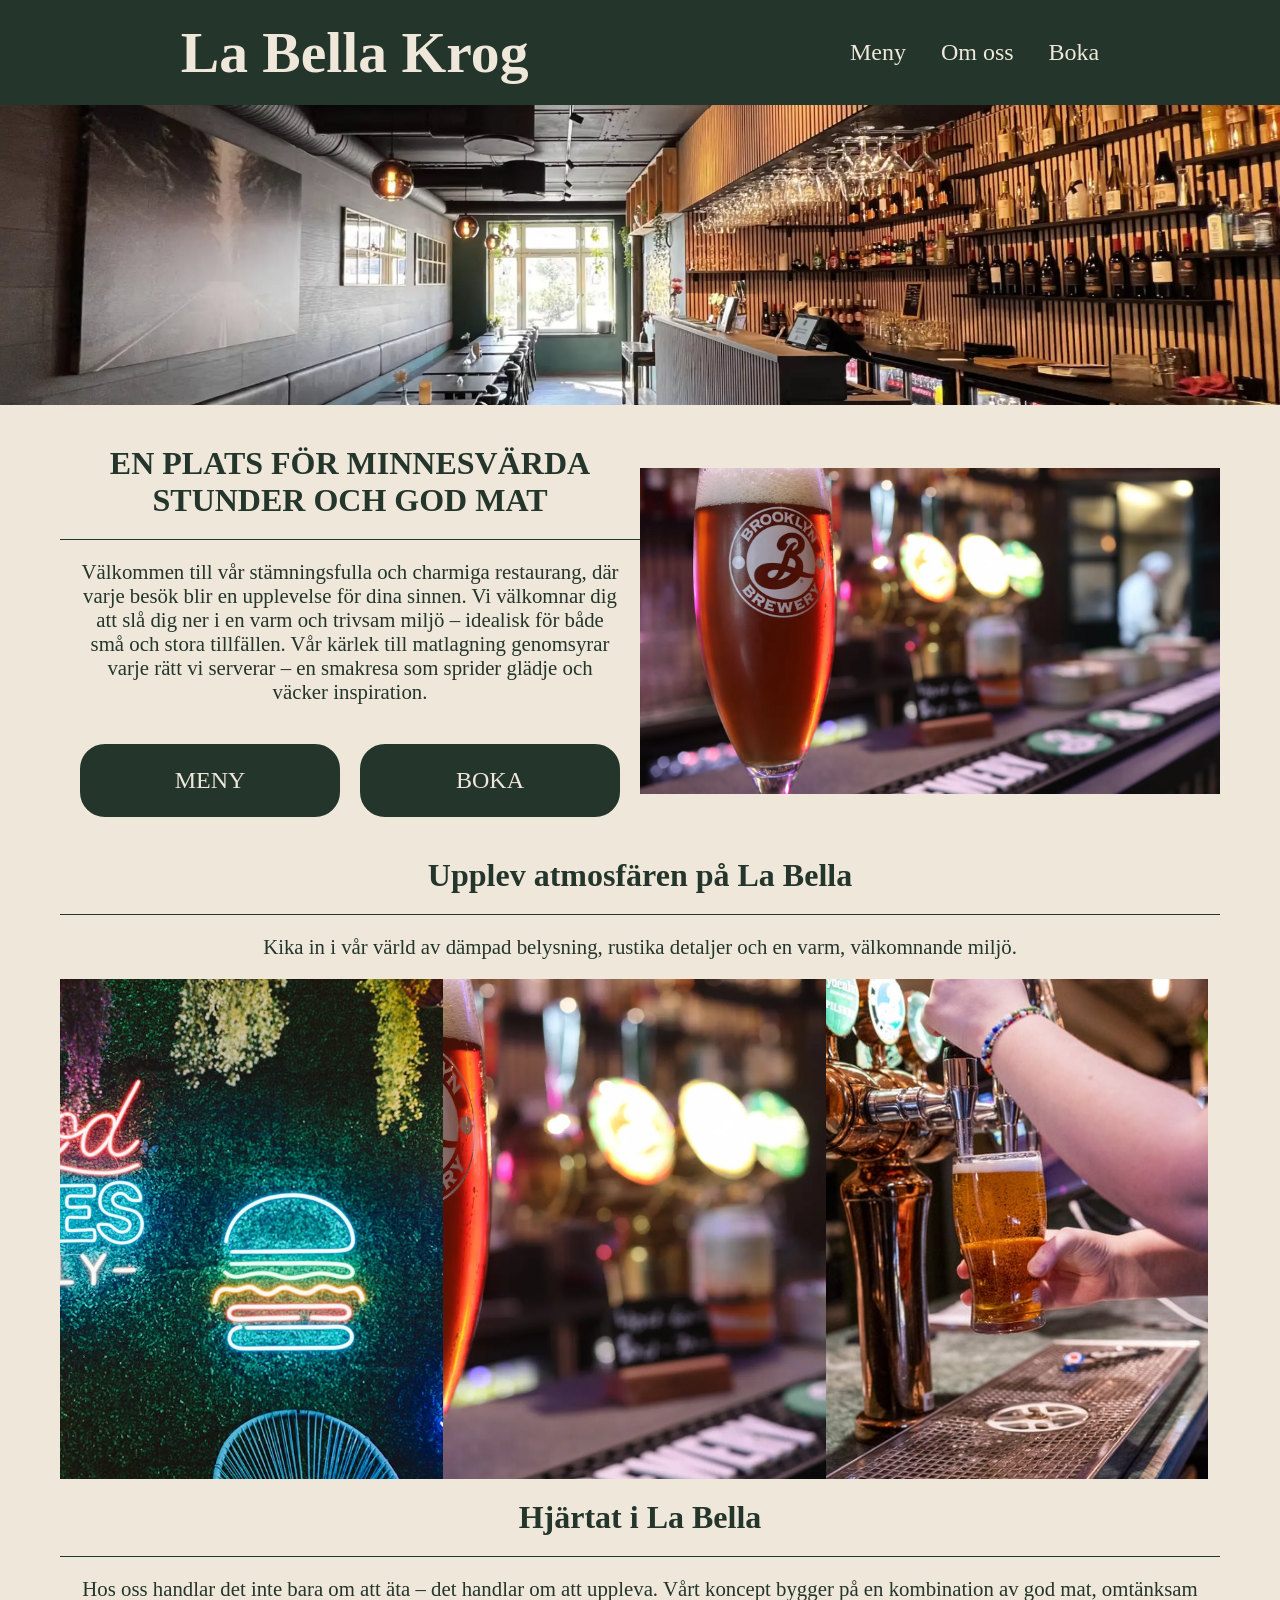
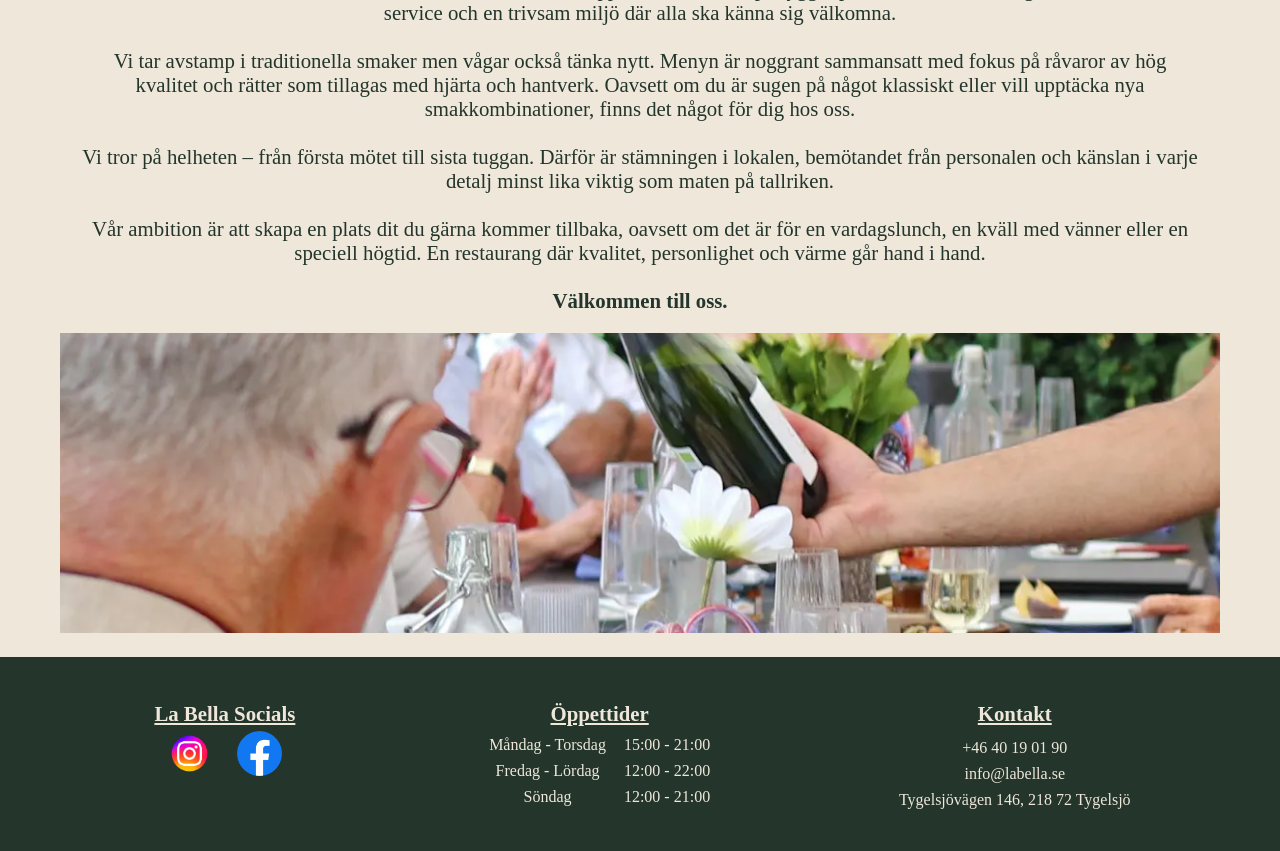
==== docs/index.html @ 7057d251 "Lokal Restaurang" ====
<!doctype html>
<html lang="sv">
  <head>
    <meta charset="UTF-8" />
    <meta name="viewport" content="width=device-width, initial-scale=1.0" />

    <!-- Ord som beskriver sidan för sökmotorer, läste dock att det inte används -->
    <meta
      name="keywords"
      content="restaurang, krog, pub, plankstek, fotboll, Tygelsjö, mat, Vellinge, La Bella, öl, burgare, hamburgare"
    />
    <link rel="icon" href="images/logo.png" />
    <link rel="stylesheet" href="style/style.css" />

    <title>La Bella Krog</title>
  </head>

  <body>
    <header>
      <a href="index.html">
        <h1>La Bella Krog</h1>
      </a>

      <nav>
        <input type="checkbox" id="menu-toggle" />
        <label for="menu-toggle" class="menu-icon">&#9776;</label>
        <ul>
          <!-- Länk till meny -->
          <li><a href="meny.html">Meny</a></li>

          <!-- #omoss hoppar till elementet som har id="omoss" -->
          <li><a href="#omoss">Om oss</a></li>

          <!-- Länk till bokningssida -->
          <li><a href="boka.html">Boka</a></li>
        </ul>
      </nav>
    </header>

    <main>
      <!-- Stor bild som täcker hela bredden på startsidan -->
      <img class="hero-bild" src="images/lokal.webp" alt="Öl på La Bella Krog" />

      <!-- Container för att hålla ihop innehållet så jag enkelt kan använda CSS -->
      <div class="container">
        <section class="hem">
          <div class="hemtext">
            <h2>EN PLATS FÖR MINNESVÄRDA STUNDER OCH GOD MAT</h2>

            <p>
              Välkommen till vår stämningsfulla och charmiga restaurang, där
              varje besök blir en upplevelse för dina sinnen. Vi välkomnar dig
              att slå dig ner i en varm och trivsam miljö – idealisk för både
              små och stora tillfällen. Vår kärlek till matlagning genomsyrar
              varje rätt vi serverar – en smakresa som sprider glädje och väcker
              inspiration.
            </p>

            <!-- Div för att kunna styla knapparna tillsammans i CSS -->
            <div class="knappar">
              <a href="meny.html">MENY</a>
              <a href="boka.html">BOKA</a>
            </div>
          </div>
          <img src="images/öl.webp" alt="bild på en öl" />
        </section>

        <section class="atmosfär">
          <h2>Upplev atmosfären på La Bella</h2>
          <p>
            Kika in i vår värld av dämpad belysning, rustika detaljer och en
            varm, välkomnande miljö.
          </p>

          <div class="slider-container">
            <!-- Slider till bilder-->
            <div class="slider">
              <img
                src="images/neonlampor.jpeg"
                alt="Neonlampor i restaurangen"
              />
              <img src="images/öl.webp" alt="Öl på La Bella" />
              <img src="images/öl på tapp.jpeg" alt="Öl på tapp" />
            </div>
            <!-- Visar att bilderna går att dra åt sidan -->
            <p class="slider-pilar">Swipa Bilderna</p>
          </div>
        </section>

        <!-- id="omoss" är hit länken #omoss i nav går -->
        <section class="omoss" id="omoss">
          <div class="info">
            <h2>Hjärtat i La Bella</h2>

            <p>
              Hos oss handlar det inte bara om att äta – det handlar om att
              uppleva. Vårt koncept bygger på en kombination av god mat,
              omtänksam service och en trivsam miljö där alla ska känna sig
              välkomna.
              <br /><br />

              Vi tar avstamp i traditionella smaker men vågar också tänka nytt.
              Menyn är noggrant sammansatt med fokus på råvaror av hög kvalitet
              och rätter som tillagas med hjärta och hantverk. Oavsett om du är
              sugen på något klassiskt eller vill upptäcka nya
              smakkombinationer, finns det något för dig hos oss.
              <br /><br />

              Vi tror på helheten – från första mötet till sista tuggan. Därför
              är stämningen i lokalen, bemötandet från personalen och känslan i
              varje detalj minst lika viktig som maten på tallriken.
              <br /><br />

              Vår ambition är att skapa en plats dit du gärna kommer tillbaka,
              oavsett om det är för en vardagslunch, en kväll med vänner eller
              en speciell högtid. En restaurang där kvalitet, personlighet och
              värme går hand i hand.
              <br /><br />

              <strong>Välkommen till oss.</strong>
            </p>
            <img src="images/omOss.webp" alt="Bild från La Bella Krog" />
          </div>
        </section>
      </div>
    </main>

    <footer>
      <!-- Samma container klass som i main -->
      <div class="container">
        <div class="socials">
          <h3>La Bella Socials</h3>
          <div class="socialknappar">
            <!-- target="_blank" gör att länken öppnas i en ny flik -->
            <a href="https://www.instagram.com/labellakrog/" target="_blank"
              ><img src="images/instagram-logo.png.webp" alt="Instagram"
            /></a>

            <a
              href="https://www.facebook.com/p/La-Bella-Krog-61571403852555/"
              target="_blank"
              ><img src="images/Facebook_Logo.png" alt="Facebook"
            /></a>
          </div>
        </div>

        <div class="öppettider">
          <h3>Öppettider</h3>
          <table>
            <tr>
              <td>Måndag - Torsdag</td>
              <td>15:00 - 21:00</td>
            </tr>

            <tr>
              <td>Fredag - Lördag</td>
              <td>12:00 - 22:00</td>
            </tr>

            <tr>
              <td>Söndag</td>
              <td>12:00 - 21:00</td>
            </tr>
          </table>
        </div>

        <div class="kontakt">
          <h3>Kontakt</h3>

          <!-- tel: gör att telefon öppnar när man trycker -->
          <a href="tel:+4640190190">+46 40 19 01 90</a>

          <!-- mailto: gör att mail öppnar när man trycker -->
          <a href="mailto:info@labella.se">info@labella.se</a>

          <!-- Länk till adressen på Google Maps -->
          <a
            href="https://www.google.com/maps/dir/?api=1&destination=55.51725159999999,12.9978014"
            target="_blank"
          >
            Tygelsjövägen 146, 218 72 Tygelsjö
          </a>
        </div>
      </div>
    </footer>
  </body>
</html>
---- docs/style/style.css ----
* {
  padding: 0;
  margin: 0;
}

:root {
  --mörkgron: rgb(36, 53, 43);
  --röd: rgb(143, 47, 47);
  --beige: rgb(238, 231, 218);
  --ljus: rgb(250, 248, 243);

  --padding: 20px;
}

/* Stor bild på startsidan som täcker hela bredden */
.hero-bild {
  width: 100%;
  height: 300px;
  object-fit: cover;
  display: block;
}

/* Stilen som gäller hela sidan */
body {
  background-color: var(--beige);
  color: var(--mörkgron);
  font-family: "Times New Roman", Times, serif;
}

/* Containern jag har gjort håller mitt innehåll samlat */
.container {
  width: 100%;
  padding: var(--padding);
  box-sizing: border-box; /* gör så padding räknas in i bredden */
}

header {
  display: flex;
  align-items: center; /* centrerar innehållet i höjdled medans flex är row/standard. Annars vågrätt*/
  justify-content: space-around; /* lägger mellanrum runt innehållet */
  background-color: var(--mörkgron);
  color: var(--beige);
  padding: var(--padding);
}

header a {
  text-decoration: none;
  color: var(--beige);
  transition: 1s;
}

header a:hover {
  color: var(--röd);
}

nav ul {
  display: flex;
  list-style: none;
  gap: 15px;
}

/* Gör nav till positionen som mobilmenyn utgår ifrån */
nav {
  position: relative;
}

/* Gömmer checkboxen eftersom jag bara använder den för att öppna och stänga mobilmenyn */
#menu-toggle {
  display: none;
}

/* Stylar hamburgarikonen som användaren trycker på */
.menu-icon {
  font-size: 35px;
  background-color: var(--mörkgron);
  color: var(--beige);
  cursor: pointer;
}

/* Gömmer länkarna i min nav tills jag trycker på hamburgarikonen */
nav ul {
  display: none;
}

/* När checkboxen är ikryssad visas länkarna */
#menu-toggle:checked ~ ul {
  display: flex;
  flex-direction: column;
  gap: 15px;
  position: absolute;
  right: 20px;
  background-color: var(--mörkgron);
  padding: var(--padding);
  border-radius: 25px;
}

nav a {
  font-size: 1.5rem;
  text-decoration: none;
  color: var(--beige);
}

.hem {
  display: flex;
  flex-direction: column; /* pga mobile först så vill jag ha innehållet under varandra */
}

h2 {
  text-align: center;
  padding: var(--padding);
  font-size: 1.5rem;
  border-bottom: 1px solid var(--mörkgron);
}

.hem p {
  text-align: center;
  padding: var(--padding);
  font-size: 1.2rem;
  line-height: 1.5rem;
}

/* Gör bilden mindre än hela skärmen och centrerar den */
.hem img {
  width: 80%;
  margin: auto;
}

.hem .knappar {
  display: flex;
  justify-content: space-around;
  padding: var(--padding);
}

.knappar a {
  text-align: center;
  border: solid var(--mörkgron);
  padding: var(--padding);
  border-radius: 25px;
  background-color: var(--mörkgron);
  text-decoration: none;
  color: var(--beige);
  /* Gör så min hover sker mjukt under den tid jag väljer */
  transition: 1.5s;
}

/* :hover händer när jag håller musen över knappen */
.knappar a:hover {
  /* Ett negativt värde på Y flyttar knappen uppåt */
  transform: translateY(-10px);
  /* Byter samtidigt färg på knappen */
  background-color: var(--röd);
  /* Effekt visar att man tydligt kan klicka */
  cursor: pointer;
}

.atmosfär p {
  text-align: center;
  padding: var(--padding);
  font-size: 1.2rem;
  line-height: 1.5rem;
}

.slider {
  display: flex;
  overflow-x: auto; /* gör så jag kan scrolla åt sidan */
  scroll-snap-type: x mandatory; /* gör så scrollen stannar vid en bild */
  scroll-behavior: smooth;
}

.slider img {
  height: 300px;
  width: 100%;
  flex-shrink: 0; /* gör så flexbox inte trycker ihop bilderna */
  object-fit: cover;
  scroll-snap-align: start; /* varje bild blir en punkt där scrollen stannar */
}

.slider-container {
  position: relative;
}

/* En liten ruta för att förstå att man kan swipa bilderna */
.slider-pilar {
  position: absolute;
  bottom: 5px;
  right: 0px;
  border: solid;
  background-color: rgba(238, 231, 218, 0.85);
  border-radius: 25px;
  color: var(--mörkgron);
}

.info p {
  text-align: center;
  padding: var(--padding);
  font-size: 1.2rem;
  line-height: 1.5rem;
}

.omoss img {
  width: 100%;
  height: 300px;
  object-fit: cover;
}

footer {
  background-color: var(--mörkgron);
  color: var(--beige);
  text-align: center;
}

.socials,
.öppettider,
.kontakt {
  padding: var(--padding);
}

h3 {
  font-size: 1.5rem;
  margin: 5px;
  text-decoration: underline;
}

footer h3 {
  font-size: 1.3rem;
}

.socialknappar {
  display: flex;
  justify-content: center; /* flyttar dem i main axel */
  gap: 20px;
}

.socialknappar img {
  width: 50px;
  height: 45px;
  object-fit: contain;
  transition: 1.5s;
}

.socialknappar img:hover {
  transform: rotate(360deg);
  cursor: pointer;
}

.öppettider {
  display: flex;
  flex-direction: column;
}

/* Jag bytte från en lista till table, fick lite problem med att avståndet blev stort */
.öppettider table {
  line-height: 1.5rem;
  width: fit-content; /* Jag fixade det med hjälp av fit-content och center */
  align-self: center;
}

/* Men dem kom för nära varandra */

.öppettider td {
  padding: 0 8px; /* Extra padding inne i elementet 0 upp/ner och 8 vänster/höger */
}

.kontakt {
  display: flex;
  flex-direction: column;
  gap: 8px;
}

.kontakt a {
  text-decoration: none;
  color: var(--beige);
  transition: 1.5s;
}

.kontakt a:hover {
  color: var(--röd);
  cursor: pointer;
}


/* Meny sidan */

.menyinfo h2 {
  font-size: 2rem;
}

/* Har gjort så att menyn ser ut som en resturang meny */
.menyinfo {
  margin-top: 30px;
  margin-bottom: 30px;
  background-color: var(--röd);
  color: var(--beige);
  padding: 30px;
  border-radius: 25px;
}

.grid-mat img {
  width: 100%;
  height: 120px;
  object-fit: cover;
}

/* Grid för att samla maträtterna */
.grid-mat {
  display: grid;
  gap: 20px;
}

/* Egen grid för varje maträtt bilden till vänster och texten till höger */
.maträtt {
  display: grid;
  grid-template-columns: 200px 1fr; /* 200px till bilden och resten till texten */
  gap: 15px;
  border-bottom: 1px solid var(--mörkgron);
  padding-bottom: 30px;
}

.pris {
  font-weight: bold;
}

/* > gör så jag bara ändrar h3 och inte namnen på maträtterna */
.förrätter > h3,
.varmrätter > h3,
.desserter > h3 {
  text-align: center;
  margin-bottom: 20px;
}

/* Boka sidan */

.bordsbokning h2 {
  font-size: 1.7rem;
  color: var(--beige);
  background-color: var(--mörkgron);
  width: fit-content;
  margin: auto;
  border-radius: 15px;
}

.bokningsdel {
  display: flex;
  flex-direction: column;
  gap: 10px;
  width: 75%;
  margin: auto;
  padding: var(--padding);
}

.bokningsdel label {
  font-size: 1.2rem;
  color: var(--beige);
  background-color: var(--mörkgron);
  width: fit-content;
  border-radius: 15px;
  font-weight: bold;
  padding: 8px;
}

.bokningsdel input {
  height: 35px;
  width: 100%;
  font-size: 1.2rem;
}

#övrigt {
  height: 75px;
  width: 100%;
  font-size: 1.2rem;
}

.bokningsdel button {
  width: 150px;
  height: 50px;
  margin: auto;
  background-color: var(--röd);
  color: var(--beige);
  font-size: 1.5rem;
  border-radius: 25px;
  border-color: var(--röd);
  transition: 0.5s;
}

.bokningsdel button:hover {
  transform: scale(1.2);
  cursor: pointer;
}

/* Bild som bakgrund */
.bordsbokning {
  background-image: url(../images/vinglas.webp);
  background-size: cover;
  background-position: center;
  border: solid 10px var(--mörkgron);
  border-radius: 15px;
  padding: var(--padding);
}

/* Desktop */
/* width >= 768px*/
@media (min-width: 768px) {

  /* Tar bort hamburgaren */
  .menu-icon {
    display: none;
  }

  nav ul {
    display: flex;
    gap: 35px;
  }

  header > a {
    font-size: 1.8rem;
    font-weight: bold;
  }

  /* Nu när det är större skärm måste jag ändra max width och sätta något som inte blir för stort iheller */
  .container {
    max-width: 1200px;
    margin: auto;
  }

  /* På stor skärm ändrar column till row */
  .hem {
    flex-direction: row;
  }

  /* Delar upp första delen så texten och bilden tar halva bredden var */
  .hemtext,
  .hem img {
    width: 50%;
  }

  .knappar {
    gap: 20px;
  }

  .knappar a {
    width: 50%;
    font-size: 1.5rem;
  }

  /* Ingen swipe på desktop istället 3 bilder som delar på 100% ytan = 33% */
  .slider img {
    height: 500px;
    width: 33%;
  }

  h2 {
    font-size: 2rem;
  }

  .hem p,
  .atmosfär p,
  .omoss p {
    font-size: 1.3rem;
  }

  /* Footern blir flex och dem 3 delarna kommer bredvid varandra */
  footer .container {
    display: flex;
    justify-content: space-around;
  }

  /* På större skärmar lägger tre maträtter bredvid varandra */
  .grid-mat {
    grid-template-columns: 1fr 1fr 1fr;
  }

  /* Ändrar 200px 1fr från mobilversionen till 1fr.  */
  .maträtt {
    grid-template-columns: 1fr;
  }

  .grid-mat img {
    height: 250px;
  }

  .matinfo {
    text-align: center;
  }

  .matinfo h3 {
    font-size: 1.5rem;
  }

  .pris {
    font-size: 1.2rem;
  }

  .menyinfo p {
    font-size: 1.2rem;
  }

  .förrätter > h3,
  .varmrätter > h3,
  .desserter > h3 {
    text-align: center;
    margin-bottom: 25px;
    margin-top: 25px;
    font-size: 1.7rem;
  }

  .menyinfo > h2 {
    font-size: 2.2rem;
  }

  /* Ingen swipe funktion på desktop*/
  .slider-pilar {
    display: none;
  }
}
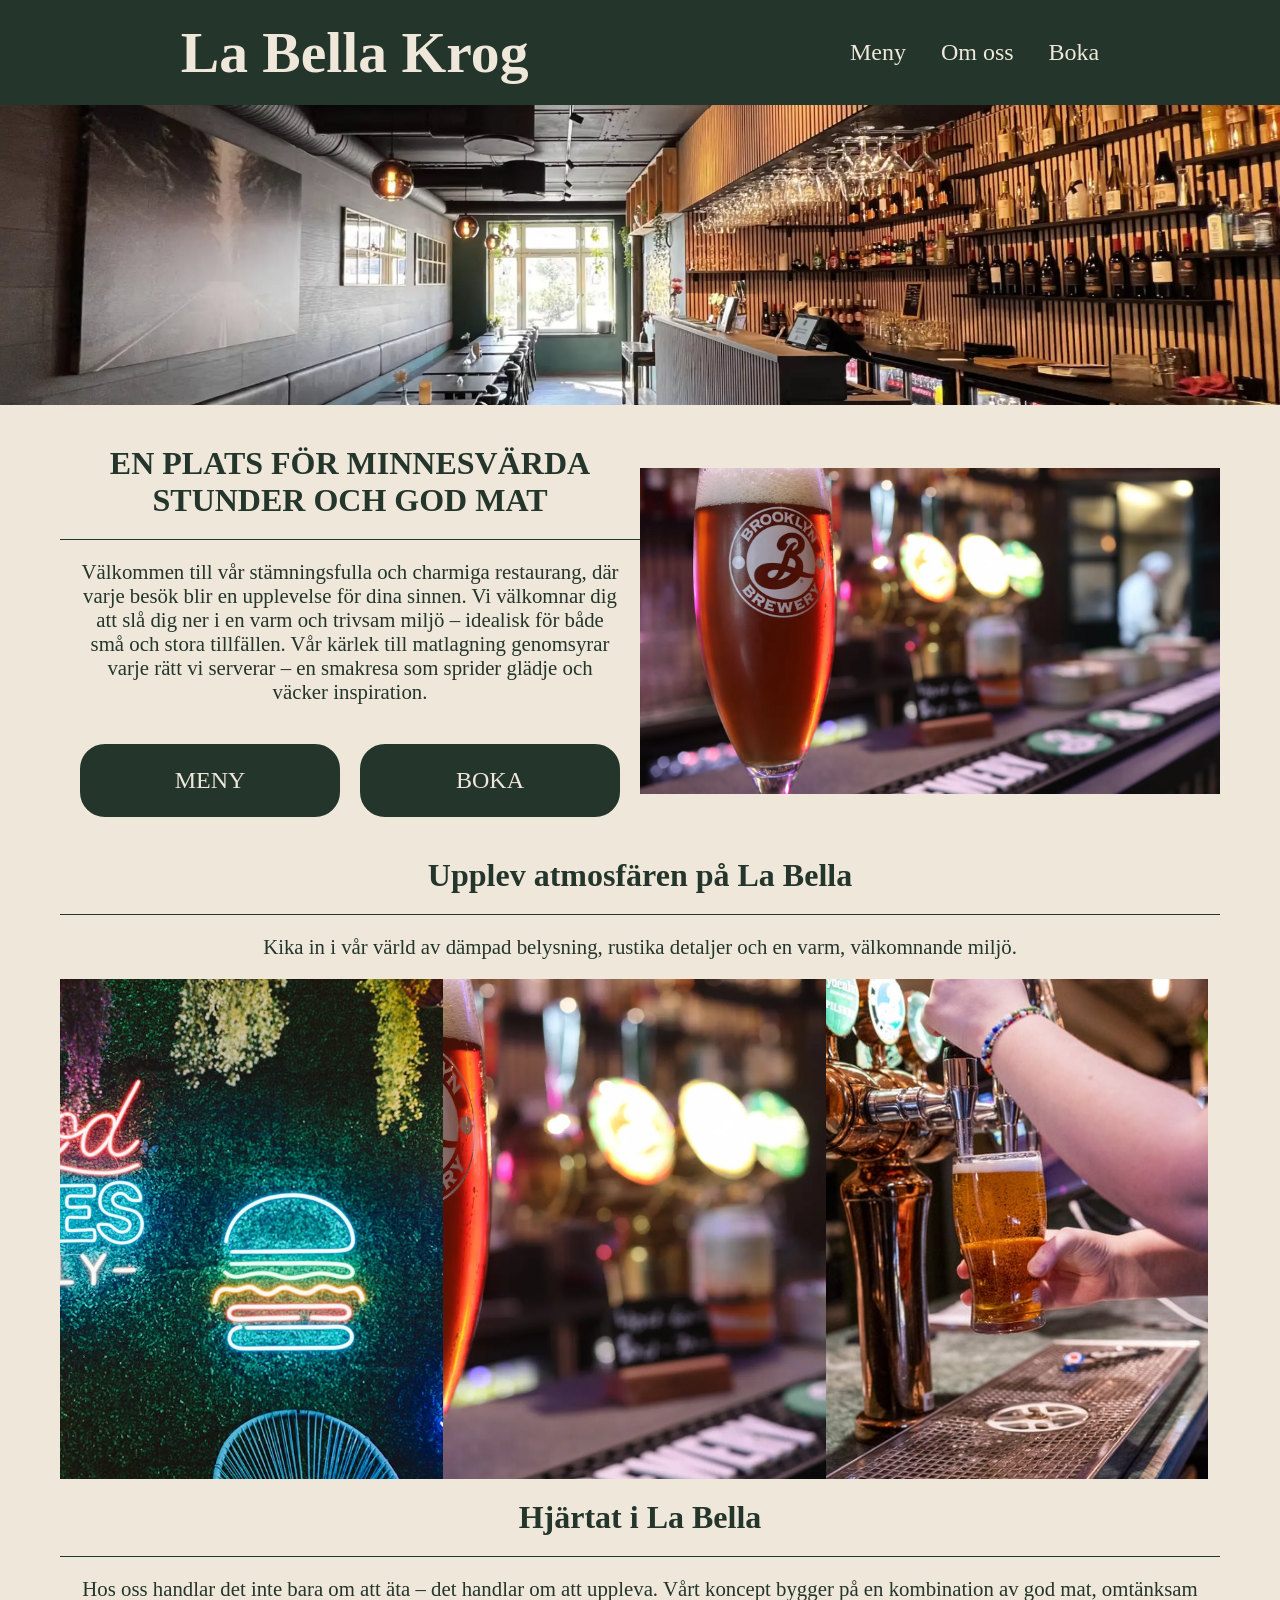
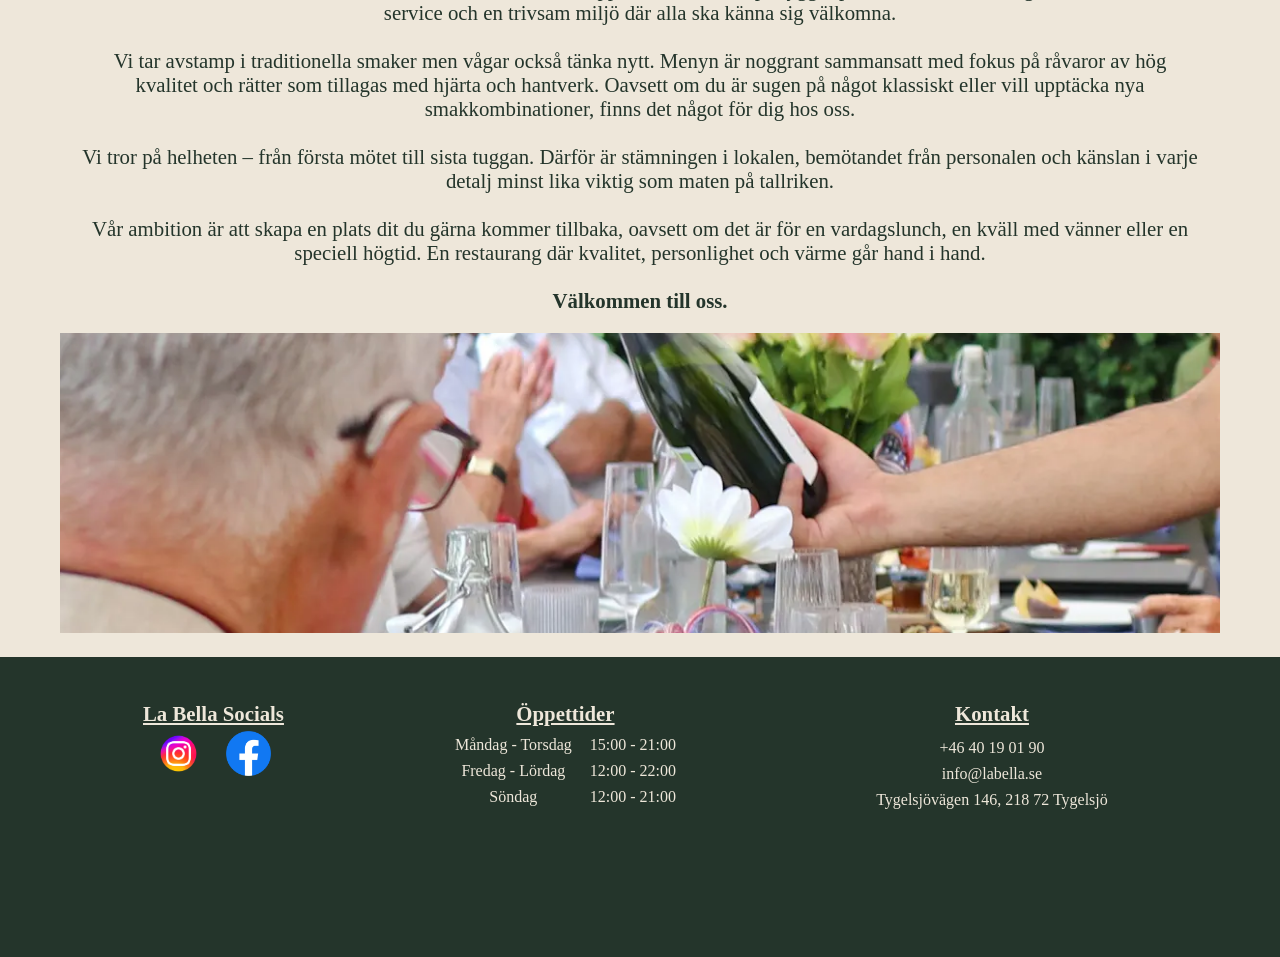
==== commit c3e20c10: "La till iframe karta" ====
--- a/docs/index.html
+++ b/docs/index.html
@@ -4,7 +4,7 @@
     <meta charset="UTF-8" />
     <meta name="viewport" content="width=device-width, initial-scale=1.0" />
 
-    <!-- Ord som beskriver sidan för sökmotorer, läste dock att det inte används -->
+    <!-- Ord som beskriver sidan för sökmotorer jag läste dock att det inte används -->
     <meta
       name="keywords"
       content="restaurang, krog, pub, plankstek, fotboll, Tygelsjö, mat, Vellinge, La Bella, öl, burgare, hamburgare"
@@ -39,7 +39,11 @@
 
     <main>
       <!-- Stor bild som täcker hela bredden på startsidan -->
-      <img class="hero-bild" src="images/lokal.webp" alt="Öl på La Bella Krog" />
+      <img
+        class="hero-bild"
+        src="images/lokal.webp"
+        alt="Öl på La Bella Krog"
+      />
 
       <!-- Container för att hålla ihop innehållet så jag enkelt kan använda CSS -->
       <div class="container">
@@ -180,6 +184,16 @@
           >
             Tygelsjövägen 146, 218 72 Tygelsjö
           </a>
+            <iframe class="karta"
+              src="https://www.google.com/maps/embed?pb=!1m18!1m12!1m3!1d36141.69662714766!2d12.925860285758974!3d55.51745712661552!2m3!1f0!2f0!3f0!3m2!1i1024!2i768!4f13.1!3m3!1m2!1s0x4653a0834a2b5487%3A0x58bfe1aa7e84e545!2sLa%20Bella%20Krog!5e0!3m2!1ssv!2sse!4v1791020885049!5m2!1ssv!2sse"
+              width="250"
+              height="100"
+              style="border: 0"
+              allowfullscreen=""
+              loading="lazy"
+              referrerpolicy="strict-origin-when-cross-origin"
+            ></iframe>
+        
         </div>
       </div>
     </footer>
--- a/docs/style/style.css
+++ b/docs/style/style.css
@@ -248,6 +248,11 @@
   flex-direction: column;
 }
 
+.karta {
+  width: 50%;
+  margin: auto;
+}
+
 /* Jag bytte från en lista till table, fick lite problem med att avståndet blev stort */
 .öppettider table {
   line-height: 1.5rem;
@@ -278,7 +283,6 @@
   cursor: pointer;
 }
 
-
 /* Meny sidan */
 
 .menyinfo h2 {
@@ -310,7 +314,7 @@
 /* Egen grid för varje maträtt bilden till vänster och texten till höger */
 .maträtt {
   display: grid;
-  grid-template-columns: 200px 1fr; /* 200px till bilden och resten till texten */
+  grid-template-columns: 1fr 1fr; /* 200px till bilden och resten till texten */ /* Fick ändra till 1fr 1fr för det blev inte bra på mobilen */
   gap: 15px;
   border-bottom: 1px solid var(--mörkgron);
   padding-bottom: 30px;
@@ -400,7 +404,6 @@
 /* Desktop */
 /* width >= 768px*/
 @media (min-width: 768px) {
-
   /* Tar bort hamburgaren */
   .menu-icon {
     display: none;
@@ -511,4 +514,8 @@
   .slider-pilar {
     display: none;
   }
-}
+
+  .karta {
+    width: 100%;
+    }
+}
